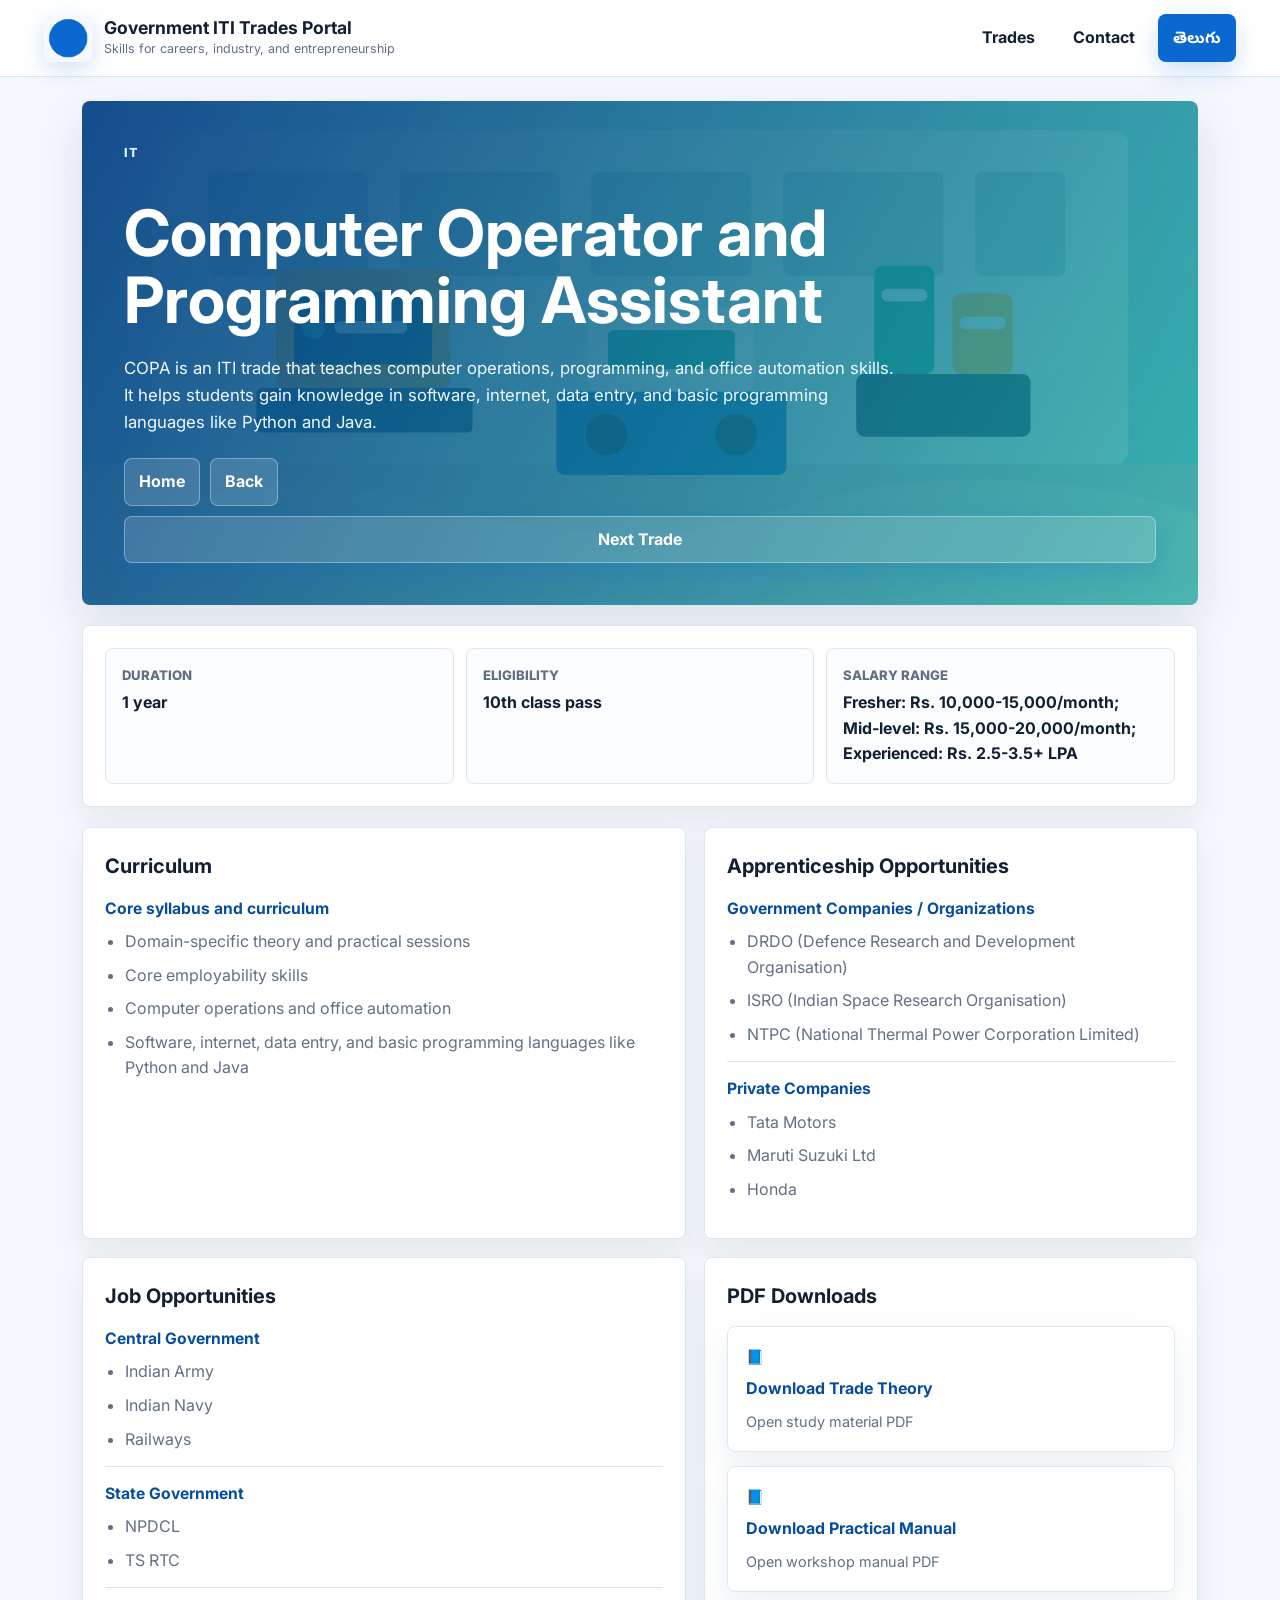
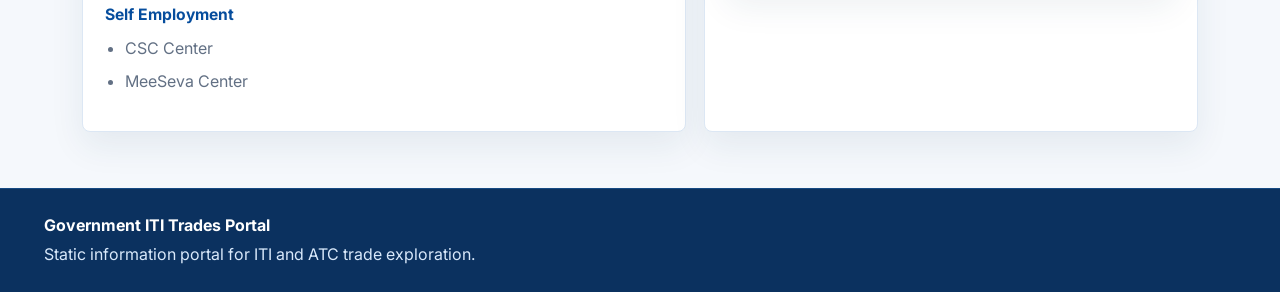
==== trade.html @ c3d25ce7 "Initial commit via Netlify [skip ci]" ====
<!DOCTYPE html>
<html lang="en">
<head>
  <meta charset="UTF-8">
  <meta name="viewport" content="width=device-width, initial-scale=1.0">
  <meta name="description" content="ITI trade details, curriculum, apprenticeship, jobs, salary, and downloadable study resources.">
  <title>Trade Details | ITI Trades Portal</title>
  <link rel="preconnect" href="https://fonts.googleapis.com">
  <link rel="preconnect" href="https://fonts.gstatic.com" crossorigin>
  <link href="https://fonts.googleapis.com/css2?family=Noto+Sans+Telugu:wght@400;500;600;700&family=Inter:wght@400;500;600;700;800&display=swap" rel="stylesheet">
  <link rel="stylesheet" href="css/style.css">
</head>
<body>
  <header class="site-header">
    <a class="brand" href="index.html" aria-label="ITI Trades Portal home">
      <img src="assets/logo.png" alt="Institute logo" class="brand-logo">
      <span class="brand-text">
        <strong>Government ITI Trades Portal</strong>
        <small>Skills for careers, industry, and entrepreneurship</small>
      </span>
    </a>

    <nav class="main-nav" aria-label="Primary navigation">
      <a href="index.html">Trades</a>
      <a href="#contact">Contact</a>
      <button class="language-toggle" id="languageToggle" type="button" aria-label="Switch language">తెలుగు</button>
    </nav>
  </header>

  <main id="tradeDetail" class="detail-page" aria-live="polite">
    <section class="detail-hero skeleton">
      <p>Loading trade details...</p>
    </section>
  </main>

  <footer class="site-footer" id="contact">
    <div>
      <strong>Government ITI Trades Portal</strong>
      <p>Static information portal for ITI and ATC trade exploration.</p>
    </div>
  </footer>

  <script src="js/trades-fallback.js"></script>
  <script src="js/trade.js"></script>
</body>
</html>
---- css/style.css ----
:root {
  --bg: #f5f8fc;
  --surface: #ffffff;
  --surface-2: #eef5ff;
  --ink: #122033;
  --muted: #627084;
  --primary: #0b68d1;
  --primary-dark: #064d9d;
  --accent: #19a89d;
  --warning: #f4b64a;
  --line: #dce7f4;
  --shadow: 0 18px 50px rgba(23, 55, 93, 0.12);
  --radius: 8px;
  --max: 1180px;
}

* {
  box-sizing: border-box;
}

html {
  scroll-behavior: smooth;
}

body {
  margin: 0;
  font-family: Inter, "Noto Sans Telugu", system-ui, -apple-system, BlinkMacSystemFont, "Segoe UI", sans-serif;
  color: var(--ink);
  background: var(--bg);
  line-height: 1.6;
}

a {
  color: inherit;
  text-decoration: none;
}

button,
input {
  font: inherit;
}

.site-header {
  position: sticky;
  top: 0;
  z-index: 10;
  display: flex;
  align-items: center;
  justify-content: space-between;
  gap: 18px;
  padding: 14px clamp(16px, 4vw, 44px);
  background: rgba(255, 255, 255, 0.94);
  border-bottom: 1px solid var(--line);
  backdrop-filter: blur(16px);
}

.brand {
  display: inline-flex;
  align-items: center;
  min-width: 0;
  gap: 12px;
}

.brand-logo {
  width: 48px;
  height: 48px;
  border-radius: 8px;
  object-fit: cover;
  box-shadow: 0 8px 22px rgba(11, 104, 209, 0.18);
}

.brand-text {
  display: grid;
  gap: 1px;
  min-width: 0;
}

.brand-text strong {
  font-size: clamp(0.98rem, 2vw, 1.1rem);
  line-height: 1.2;
}

.brand-text small {
  color: var(--muted);
  font-size: 0.78rem;
  white-space: nowrap;
  overflow: hidden;
  text-overflow: ellipsis;
}

.main-nav {
  display: flex;
  align-items: center;
  gap: 8px;
  flex-wrap: wrap;
  justify-content: flex-end;
}

.main-nav a,
.language-toggle,
.button {
  min-height: 42px;
  display: inline-flex;
  align-items: center;
  justify-content: center;
  gap: 8px;
  border-radius: var(--radius);
  border: 1px solid transparent;
  padding: 10px 14px;
  background: transparent;
  color: var(--ink);
  font-weight: 700;
  cursor: pointer;
  transition: transform 180ms ease, box-shadow 180ms ease, background 180ms ease, color 180ms ease, border-color 180ms ease;
}

.main-nav a:hover,
.language-toggle:hover,
.button:hover {
  transform: translateY(-1px);
  background: var(--surface-2);
  border-color: #cfe1f8;
}

.language-toggle,
.button.primary {
  background: var(--primary);
  color: #ffffff;
  box-shadow: 0 10px 24px rgba(11, 104, 209, 0.2);
}

.language-toggle:hover,
.button.primary:hover {
  background: var(--primary-dark);
  color: #ffffff;
}

main {
  width: min(100%, var(--max));
  margin: 0 auto;
  padding: 24px clamp(16px, 4vw, 32px) 56px;
}

.hero {
  display: grid;
  grid-template-columns: 1fr;
  gap: 24px;
  align-items: stretch;
  padding: clamp(28px, 7vw, 72px) 0 28px;
}

.hero-copy {
  position: relative;
  padding: clamp(24px, 6vw, 54px);
  overflow: hidden;
  border-radius: var(--radius);
  color: #ffffff;
  background:
    linear-gradient(120deg, rgba(7, 54, 112, 0.92), rgba(11, 104, 209, 0.74)),
    url("../assets/images/hero-workshop.svg") center/cover;
  box-shadow: var(--shadow);
}

.eyebrow {
  display: inline-flex;
  margin-bottom: 14px;
  color: #d9f2ff;
  font-size: 0.78rem;
  font-weight: 800;
  letter-spacing: 0.08em;
  text-transform: uppercase;
}

.hero h1 {
  max-width: 760px;
  margin: 0;
  font-size: clamp(2.15rem, 7vw, 4.65rem);
  line-height: 1.02;
  letter-spacing: 0;
}

.hero p {
  max-width: 680px;
  margin: 18px 0 0;
  color: #eef7ff;
  font-size: clamp(1rem, 2vw, 1.18rem);
}

.hero-panel {
  display: grid;
  grid-template-columns: repeat(2, 1fr);
  gap: 1px;
  overflow: hidden;
  border: 1px solid var(--line);
  border-radius: var(--radius);
  background: var(--line);
  box-shadow: var(--shadow);
}

.hero-panel div {
  display: grid;
  gap: 2px;
  padding: 18px;
  background: var(--surface);
}

.hero-panel strong {
  color: var(--primary);
  font-size: clamp(1.4rem, 4vw, 2.1rem);
  line-height: 1;
}

.hero-panel span {
  color: var(--muted);
  font-weight: 700;
  font-size: 0.85rem;
}

.definition-band {
  display: grid;
  gap: 14px;
  margin: 4px 0 22px;
}

.definition-item {
  display: grid;
  gap: 8px;
  padding: 20px;
  border: 1px solid var(--line);
  border-left: 5px solid var(--accent);
  border-radius: var(--radius);
  background: var(--surface);
  box-shadow: 0 14px 36px rgba(28, 58, 94, 0.08);
}

.definition-item span {
  width: fit-content;
  border-radius: 999px;
  padding: 5px 10px;
  background: #eaf6f4;
  color: #087369;
  font-size: 0.75rem;
  font-weight: 800;
}

.definition-item h2 {
  margin: 0;
  font-size: 1.12rem;
}

.definition-item p {
  margin: 0;
  color: var(--muted);
}

.controls-section {
  display: grid;
  gap: 16px;
  margin-top: 12px;
  padding: 18px;
  border: 1px solid var(--line);
  border-radius: var(--radius);
  background: var(--surface);
  box-shadow: 0 14px 36px rgba(28, 58, 94, 0.08);
}

.search-field {
  display: grid;
  gap: 8px;
  font-weight: 800;
}

.search-field input {
  width: 100%;
  min-height: 50px;
  border: 1px solid var(--line);
  border-radius: var(--radius);
  padding: 0 14px;
  color: var(--ink);
  background: #fbfdff;
  outline: none;
}

.search-field input:focus {
  border-color: var(--primary);
  box-shadow: 0 0 0 4px rgba(11, 104, 209, 0.12);
}

.filter-tabs {
  display: flex;
  gap: 8px;
  overflow-x: auto;
  padding-bottom: 4px;
  scrollbar-width: thin;
}

.filter-tab {
  min-height: 40px;
  flex: 0 0 auto;
  border: 1px solid var(--line);
  border-radius: 999px;
  padding: 8px 14px;
  background: #ffffff;
  color: var(--muted);
  font-weight: 800;
  cursor: pointer;
}

.filter-tab.active,
.filter-tab:hover {
  border-color: var(--primary);
  background: var(--surface-2);
  color: var(--primary-dark);
}

.results-bar {
  display: flex;
  align-items: flex-end;
  justify-content: space-between;
  gap: 16px;
  margin: 30px 0 16px;
}

.results-bar h2 {
  margin: 0;
  font-size: clamp(1.45rem, 4vw, 2rem);
}

.results-bar p {
  margin: 0;
  color: var(--muted);
  font-weight: 700;
}

.trade-grid {
  display: grid;
  grid-template-columns: repeat(auto-fit, minmax(260px, 1fr));
  gap: 18px;
}

.trade-card,
.detail-card,
.pdf-card {
  border: 1px solid var(--line);
  border-radius: var(--radius);
  background: var(--surface);
  box-shadow: 0 14px 34px rgba(28, 58, 94, 0.08);
}

.trade-card {
  display: flex;
  min-height: 100%;
  flex-direction: column;
  gap: 14px;
  padding: 20px;
  transition: transform 180ms ease, box-shadow 180ms ease, border-color 180ms ease;
}

.trade-card:hover {
  transform: translateY(-4px);
  border-color: #b8d3f2;
  box-shadow: var(--shadow);
}

.category-pill {
  width: fit-content;
  border-radius: 999px;
  padding: 5px 10px;
  background: #eaf6f4;
  color: #087369;
  font-size: 0.75rem;
  font-weight: 800;
}

.card-pills {
  display: flex;
  flex-wrap: wrap;
  gap: 8px;
}

.type-pill {
  width: fit-content;
  border-radius: 999px;
  padding: 5px 10px;
  background: #edf2ff;
  color: #2446a8;
  font-size: 0.75rem;
  font-weight: 800;
}

.type-pill.atc {
  background: #fff4dd;
  color: #8a5a00;
}

.trade-results,
.trade-group {
  display: grid;
  gap: 18px;
}

.trade-group + .trade-group {
  margin-top: 10px;
}

.trade-group-heading {
  display: flex;
  align-items: flex-end;
  justify-content: space-between;
  gap: 16px;
  padding: 2px 0;
}

.trade-group-heading span {
  color: var(--accent);
  font-size: 0.78rem;
  font-weight: 800;
  text-transform: uppercase;
}

.trade-group-heading h3 {
  margin: 0;
  font-size: clamp(1.25rem, 3vw, 1.65rem);
}

.trade-group-heading p {
  max-width: 460px;
  margin: 0;
  color: var(--muted);
  font-size: 0.95rem;
  font-weight: 700;
}

.trade-card h3 {
  margin: 0;
  font-size: 1.14rem;
  line-height: 1.3;
}

.trade-card p {
  margin: 0;
  color: var(--muted);
}

.meta-list {
  display: grid;
  gap: 8px;
  margin: 0;
  padding: 0;
  list-style: none;
}

.meta-list li {
  display: flex;
  align-items: flex-start;
  gap: 8px;
  color: var(--muted);
  font-size: 0.93rem;
}

.meta-list strong {
  min-width: 82px;
  color: var(--ink);
}

.card-actions {
  margin-top: auto;
}

.button {
  border-color: var(--line);
  background: #ffffff;
}

.button.primary {
  width: 100%;
}

.empty-state,
.not-found {
  padding: 28px;
  border: 1px dashed #adc7e5;
  border-radius: var(--radius);
  background: #ffffff;
  color: var(--muted);
  text-align: center;
  font-weight: 700;
}

.detail-page {
  display: grid;
  gap: 20px;
}

.detail-hero {
  display: grid;
  gap: 22px;
  padding: clamp(22px, 5vw, 42px);
  border-radius: var(--radius);
  background:
    linear-gradient(120deg, rgba(9, 66, 133, 0.94), rgba(25, 168, 157, 0.72)),
    url("../assets/images/hero-workshop.svg") center/cover;
  color: #ffffff;
  box-shadow: var(--shadow);
}

.detail-hero h1 {
  max-width: 820px;
  margin: 0;
  font-size: clamp(2rem, 6vw, 4rem);
  line-height: 1.05;
}

.detail-hero p {
  max-width: 780px;
  margin: 0;
  color: #eef9ff;
  font-size: 1.05rem;
}

.detail-actions {
  display: flex;
  flex-wrap: wrap;
  gap: 10px;
}

.detail-actions .button {
  color: #ffffff;
  border-color: rgba(255, 255, 255, 0.34);
  background: rgba(255, 255, 255, 0.14);
}

.detail-actions .button:hover {
  background: rgba(255, 255, 255, 0.24);
}

.detail-layout {
  display: grid;
  gap: 18px;
}

.detail-card {
  padding: 22px;
}

.detail-card h2 {
  margin: 0 0 14px;
  font-size: 1.25rem;
}

.detail-card ul {
  display: grid;
  gap: 8px;
  margin: 0;
  padding-left: 20px;
  color: var(--muted);
}

.section-group {
  display: grid;
  gap: 8px;
  padding: 14px 0;
  border-top: 1px solid var(--line);
}

.section-group:first-of-type {
  padding-top: 0;
  border-top: 0;
}

.section-group h3 {
  margin: 0;
  color: var(--primary-dark);
  font-size: 0.98rem;
}

.info-strip {
  display: grid;
  grid-template-columns: repeat(auto-fit, minmax(180px, 1fr));
  gap: 12px;
}

.info-item {
  padding: 16px;
  border: 1px solid var(--line);
  border-radius: var(--radius);
  background: #fbfdff;
}

.info-item span {
  display: block;
  color: var(--muted);
  font-size: 0.82rem;
  font-weight: 800;
  text-transform: uppercase;
}

.info-item strong {
  display: block;
  margin-top: 4px;
}

.pdf-grid {
  display: grid;
  grid-template-columns: repeat(auto-fit, minmax(220px, 1fr));
  gap: 14px;
}

.pdf-card {
  display: grid;
  gap: 8px;
  padding: 18px;
  transition: transform 180ms ease, box-shadow 180ms ease;
}

.pdf-card:hover {
  transform: translateY(-3px);
  box-shadow: var(--shadow);
}

.pdf-icon {
  font-size: 1.6rem;
}

.pdf-card strong {
  color: var(--primary-dark);
}

.pdf-card span {
  color: var(--muted);
  font-size: 0.9rem;
}

.site-footer {
  padding: 24px clamp(16px, 4vw, 44px);
  border-top: 1px solid #164a83;
  background: #0b315f;
  color: #ffffff;
}

.site-footer p {
  margin: 4px 0 0;
  color: #d9e9fb;
}

.skeleton {
  min-height: 280px;
}

@media (max-width: 720px) {
  .site-header {
    align-items: flex-start;
    flex-direction: column;
  }

  .main-nav {
    width: 100%;
    justify-content: flex-start;
  }

  .brand-text small {
    white-space: normal;
  }

  .hero-panel {
    grid-template-columns: repeat(2, 1fr);
  }

  .results-bar {
    align-items: flex-start;
    flex-direction: column;
  }

  .trade-group-heading {
    align-items: flex-start;
    flex-direction: column;
  }

  .main-nav a,
  .language-toggle {
    min-height: 38px;
    padding: 8px 10px;
  }
}

@media (min-width: 860px) {
  .hero {
    grid-template-columns: minmax(0, 1fr) 290px;
  }

  .hero-panel {
    grid-template-columns: repeat(2, 1fr);
  }

  .controls-section {
    grid-template-columns: minmax(280px, 0.48fr) minmax(0, 1fr);
    align-items: end;
  }

  .definition-band {
    grid-template-columns: repeat(2, 1fr);
  }

  .detail-layout {
    grid-template-columns: 1.1fr 0.9fr;
  }

  .detail-card.full-width {
    grid-column: 1 / -1;
  }

}
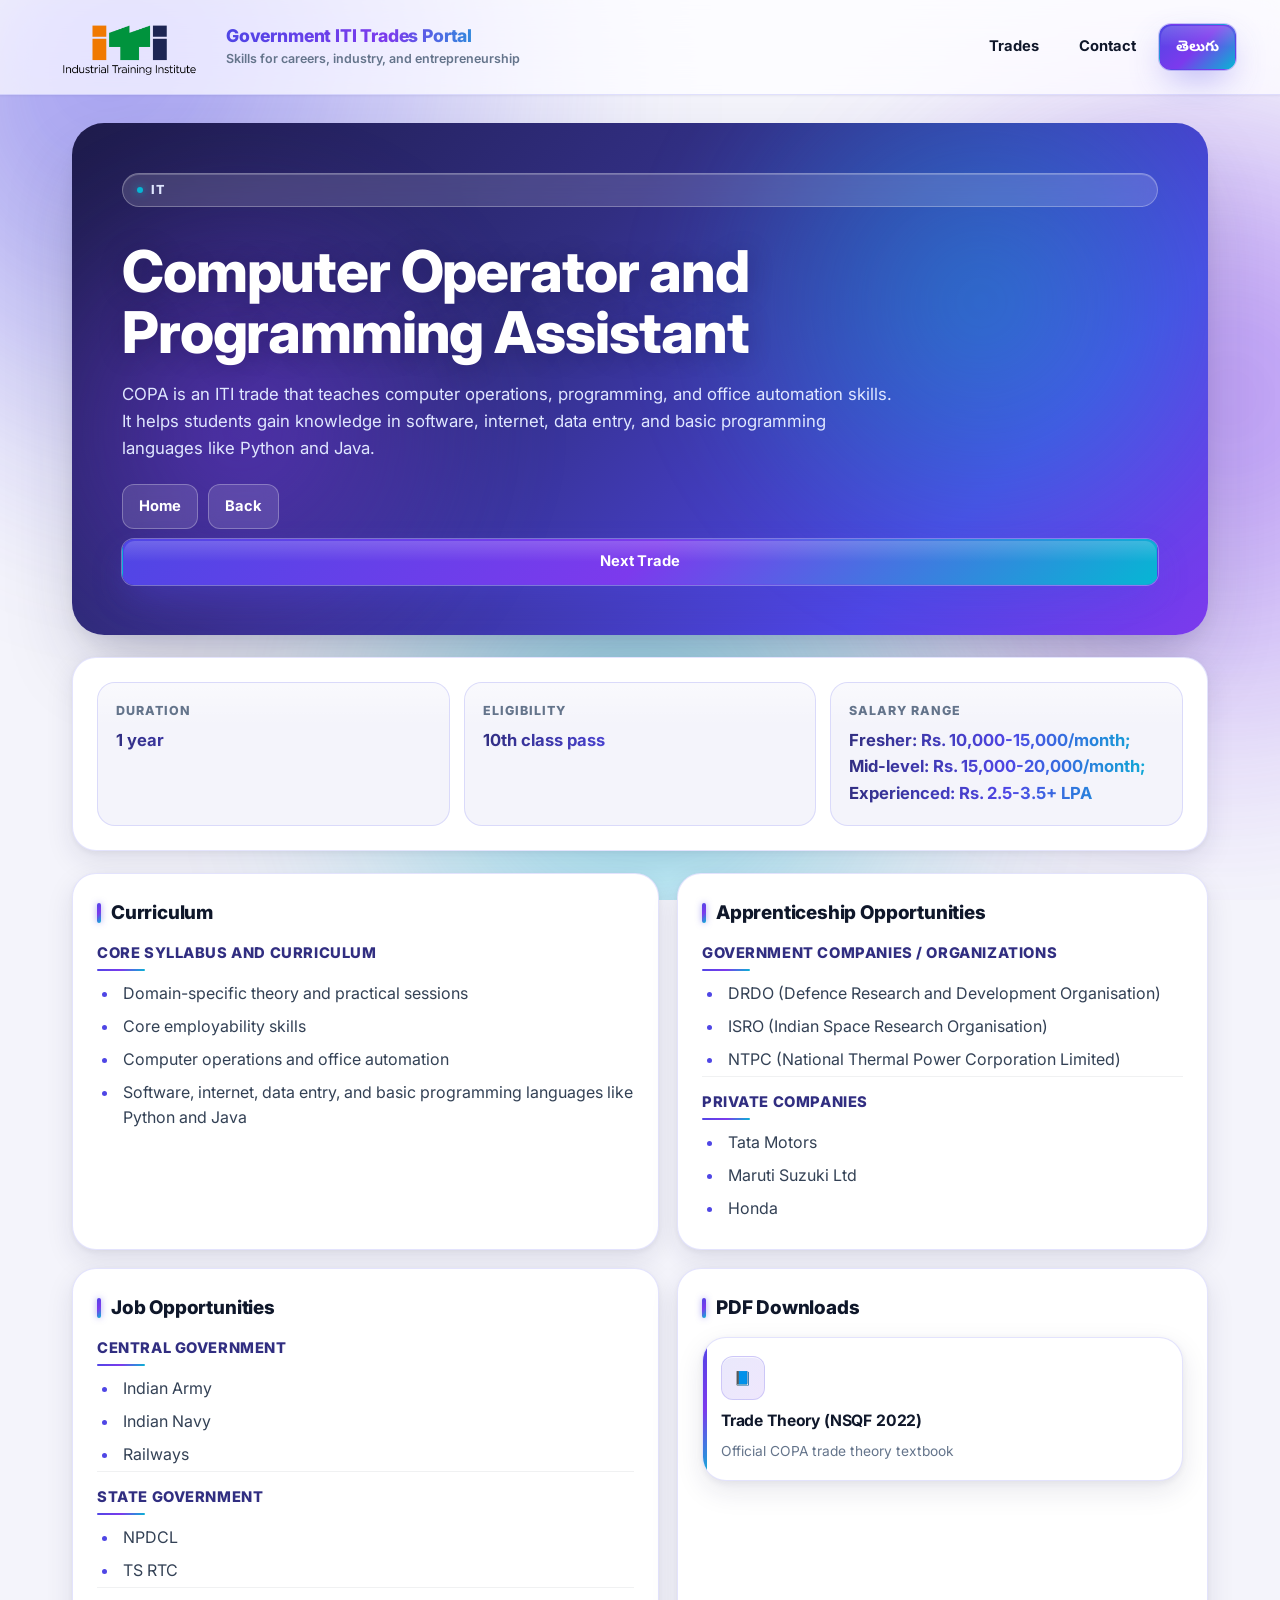
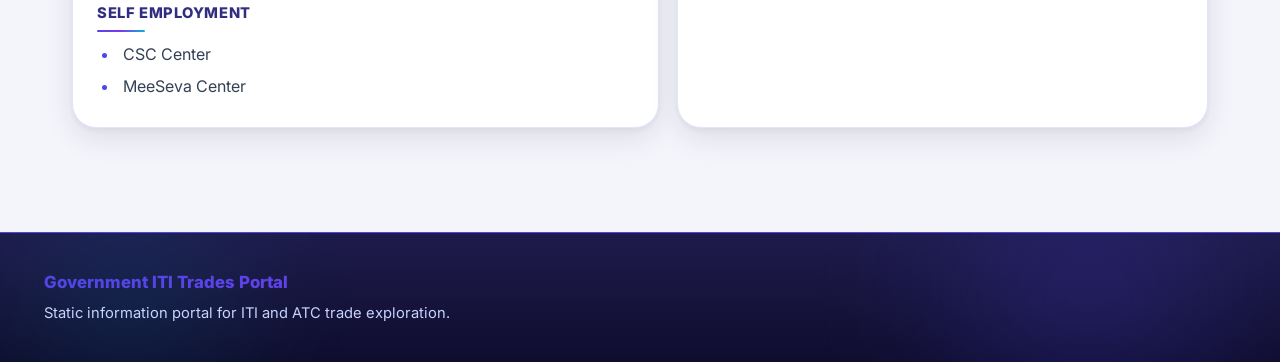
==== commit 49b995b8: "latest professional push" ====
--- a/trade.html
+++ b/trade.html
@@ -11,6 +11,8 @@
   <link rel="stylesheet" href="css/style.css">
 </head>
 <body>
+  <div class="aurora" aria-hidden="true"><span></span><span></span><span></span></div>
+
   <header class="site-header">
     <a class="brand" href="index.html" aria-label="ITI Trades Portal home">
       <img src="assets/logo.png" alt="Institute logo" class="brand-logo">
--- a/css/style.css
+++ b/css/style.css
@@ -1,33 +1,119 @@
+/* ============================================================
+   ITI Trades Portal — Royal Indigo Glassmorphic Design System
+   ------------------------------------------------------------
+   Tokens, glass utilities, aurora background, layered shadows,
+   and component styling for an enterprise-grade vibrant UI.
+   ============================================================ */
+
 :root {
-  --bg: #f5f8fc;
-  --surface: #ffffff;
-  --surface-2: #eef5ff;
-  --ink: #122033;
-  --muted: #627084;
-  --primary: #0b68d1;
-  --primary-dark: #064d9d;
-  --accent: #19a89d;
-  --warning: #f4b64a;
-  --line: #dce7f4;
-  --shadow: 0 18px 50px rgba(23, 55, 93, 0.12);
-  --radius: 8px;
-  --max: 1180px;
-}
-
-* {
+  /* ---- Brand & accent palette ---- */
+  --primary: #1E1B4B;        /* Midnight indigo */
+  --primary-2: #312E81;      /* Indigo 900 */
+  --accent: #4F46E5;         /* Indigo 600 */
+  --accent-2: #7C3AED;       /* Violet 600 */
+  --highlight: #06B6D4;      /* Cyan */
+  --gold: #F59E0B;           /* Amber */
+
+  /* ---- Surfaces & ink ---- */
+  --bg: #F4F4FB;             /* Page bg (tinted indigo) */
+  --bg-2: #ECECF7;           /* Alternate bg */
+  --surface: #FFFFFF;
+  --surface-glass: rgba(255, 255, 255, 0.7);
+  --surface-glass-strong: rgba(255, 255, 255, 0.85);
+  --ink: #0F172A;            /* Body text */
+  --ink-soft: #334155;       /* Strong secondary */
+  --muted: #64748B;          /* Tertiary / metadata */
+  --line: rgba(99, 102, 241, 0.18);
+  --line-strong: rgba(99, 102, 241, 0.32);
+  --hairline: rgba(15, 23, 42, 0.06);
+
+  /* ---- Gradients ---- */
+  --grad-brand: linear-gradient(135deg, #1E1B4B 0%, #312E81 38%, #4F46E5 78%, #7C3AED 100%);
+  --grad-accent: linear-gradient(135deg, #4F46E5 0%, #7C3AED 50%, #06B6D4 100%);
+  --grad-warm: linear-gradient(135deg, #06B6D4 0%, #7C3AED 50%, #F59E0B 100%);
+  --grad-cyan: linear-gradient(135deg, #06B6D4 0%, #4F46E5 100%);
+  --grad-amber: linear-gradient(135deg, #F59E0B 0%, #EF4444 100%);
+  --grad-text: linear-gradient(92deg, #4F46E5 0%, #7C3AED 55%, #06B6D4 100%);
+  --grad-text-soft: linear-gradient(92deg, #312E81 0%, #4F46E5 50%, #06B6D4 100%);
+  --grad-footer: linear-gradient(180deg, #1E1B4B 0%, #0F0D2E 100%);
+  --grad-divider: linear-gradient(90deg, transparent 0%, rgba(99, 102, 241, 0.5) 50%, transparent 100%);
+
+  /* ---- Glass mix ---- */
+  --glass-blur: saturate(180%) blur(20px);
+  --glass-blur-soft: saturate(150%) blur(12px);
+  --glass-border: 1px solid rgba(255, 255, 255, 0.6);
+  --glass-border-dark: 1px solid rgba(99, 102, 241, 0.18);
+  --glass-inner: inset 0 1px 0 rgba(255, 255, 255, 0.6),
+                 inset 0 -1px 0 rgba(99, 102, 241, 0.06);
+
+  /* ---- Layered shadows for z-depth ---- */
+  --shadow-xs: 0 1px 2px rgba(30, 27, 75, 0.06);
+  --shadow-sm: 0 4px 12px rgba(30, 27, 75, 0.08);
+  --shadow-md: 0 10px 28px rgba(30, 27, 75, 0.10),
+               0 2px 6px rgba(30, 27, 75, 0.06);
+  --shadow-lg: 0 24px 60px -12px rgba(30, 27, 75, 0.22),
+               0 8px 20px -8px rgba(30, 27, 75, 0.12);
+  --shadow-xl: 0 36px 80px -16px rgba(30, 27, 75, 0.28),
+               0 12px 28px -10px rgba(30, 27, 75, 0.14);
+
+  /* ---- Glow halos (hover/focus) ---- */
+  --glow-indigo: 0 0 0 1px rgba(79, 70, 229, 0.28),
+                 0 14px 36px -8px rgba(79, 70, 229, 0.45);
+  --glow-cyan: 0 0 0 1px rgba(6, 182, 212, 0.28),
+               0 14px 36px -8px rgba(6, 182, 212, 0.45);
+  --glow-amber: 0 0 0 1px rgba(245, 158, 11, 0.32),
+                 0 14px 30px -8px rgba(245, 158, 11, 0.50);
+  --glow-violet: 0 0 0 1px rgba(124, 58, 237, 0.28),
+                 0 14px 36px -8px rgba(124, 58, 237, 0.45);
+
+  /* ---- Radii ---- */
+  --r-xs: 6px;
+  --r-sm: 8px;
+  --r-md: 12px;
+  --r-lg: 18px;
+  --r-xl: 24px;
+  --r-2xl: 32px;
+  --r-pill: 999px;
+
+  /* ---- Layout ---- */
+  --max: 1200px;
+
+  /* ---- Motion ---- */
+  --ease: cubic-bezier(0.22, 1, 0.36, 1);
+  --ease-spring: cubic-bezier(0.34, 1.56, 0.64, 1);
+  --t-fast: 160ms;
+  --t-med: 280ms;
+  --t-slow: 520ms;
+}
+
+/* ============================================================
+   Reset & base
+   ============================================================ */
+
+*,
+*::before,
+*::after {
   box-sizing: border-box;
 }
 
 html {
   scroll-behavior: smooth;
+  -webkit-text-size-adjust: 100%;
 }
 
 body {
   margin: 0;
-  font-family: Inter, "Noto Sans Telugu", system-ui, -apple-system, BlinkMacSystemFont, "Segoe UI", sans-serif;
+  min-height: 100vh;
+  position: relative;
+  isolation: isolate;
+  font-family: Inter, "Noto Sans Telugu", system-ui, -apple-system,
+    BlinkMacSystemFont, "Segoe UI", sans-serif;
   color: var(--ink);
   background: var(--bg);
   line-height: 1.6;
+  -webkit-font-smoothing: antialiased;
+  -moz-osx-font-smoothing: grayscale;
+  text-rendering: optimizeLegibility;
 }
 
 a {
@@ -38,20 +124,224 @@
 button,
 input {
   font: inherit;
-}
+  color: inherit;
+}
+
+img,
+svg {
+  max-width: 100%;
+  display: block;
+}
+
+::selection {
+  background: var(--accent);
+  color: #ffffff;
+}
+
+:focus-visible {
+  outline: 3px solid var(--highlight);
+  outline-offset: 2px;
+  border-radius: 4px;
+}
+
+/* ============================================================
+   Custom scrollbar
+   ============================================================ */
+
+html {
+  scrollbar-color: var(--accent) var(--bg-2);
+  scrollbar-width: thin;
+}
+
+::-webkit-scrollbar {
+  width: 10px;
+  height: 10px;
+}
+
+::-webkit-scrollbar-track {
+  background: var(--bg-2);
+}
+
+::-webkit-scrollbar-thumb {
+  background: var(--grad-accent);
+  border-radius: var(--r-pill);
+  border: 2px solid var(--bg-2);
+}
+
+::-webkit-scrollbar-thumb:hover {
+  background: var(--accent-2);
+}
+
+/* ============================================================
+   Keyframes
+   ============================================================ */
+
+@keyframes aurora-drift {
+  0%   { transform: translate3d(0, 0, 0) scale(1); }
+  33%  { transform: translate3d(6%, -4%, 0) scale(1.08); }
+  66%  { transform: translate3d(-5%, 5%, 0) scale(0.96); }
+  100% { transform: translate3d(0, 0, 0) scale(1); }
+}
+
+@keyframes aurora-drift-2 {
+  0%   { transform: translate3d(0, 0, 0) scale(1.05); }
+  50%  { transform: translate3d(-7%, 5%, 0) scale(0.92); }
+  100% { transform: translate3d(0, 0, 0) scale(1.05); }
+}
+
+@keyframes aurora-drift-3 {
+  0%   { transform: translate3d(0, 0, 0) scale(0.95); }
+  50%  { transform: translate3d(5%, 6%, 0) scale(1.1); }
+  100% { transform: translate3d(0, 0, 0) scale(0.95); }
+}
+
+@keyframes float-y {
+  0%, 100% { transform: translateY(0); }
+  50%      { transform: translateY(-6px); }
+}
+
+@keyframes halo-pulse {
+  0%, 100% { box-shadow: var(--glow-indigo); }
+  50%      { box-shadow: 0 0 0 6px rgba(79, 70, 229, 0.12), var(--glow-indigo); }
+}
+
+@keyframes shimmer {
+  0%   { background-position: -200% 0; }
+  100% { background-position: 200% 0; }
+}
+
+@keyframes count-pop {
+  0%   { transform: scale(0.92); }
+  60%  { transform: scale(1.06); }
+  100% { transform: scale(1); }
+}
+
+@keyframes spin-slow {
+  to { transform: rotate(360deg); }
+}
+
+@keyframes fade-in {
+  from { opacity: 0; }
+  to   { opacity: 1; }
+}
+
+/* ============================================================
+   Aurora background
+   ============================================================ */
+
+.aurora {
+  position: fixed;
+  inset: 0;
+  z-index: -1;
+  overflow: hidden;
+  pointer-events: none;
+}
+
+.aurora span {
+  position: absolute;
+  display: block;
+  width: 60vw;
+  height: 60vw;
+  max-width: 900px;
+  max-height: 900px;
+  border-radius: 50%;
+  filter: blur(80px);
+  opacity: 0.55;
+  will-change: transform;
+}
+
+.aurora span:nth-child(1) {
+  top: -20%;
+  left: -10%;
+  background: radial-gradient(circle at 30% 30%, #4F46E5 0%, transparent 70%);
+  animation: aurora-drift 22s var(--ease) infinite alternate;
+}
+
+.aurora span:nth-child(2) {
+  top: 10%;
+  right: -20%;
+  background: radial-gradient(circle at 60% 40%, #7C3AED 0%, transparent 70%);
+  animation: aurora-drift-2 28s var(--ease) infinite alternate;
+  animation-delay: -6s;
+}
+
+.aurora span:nth-child(3) {
+  bottom: -25%;
+  left: 20%;
+  background: radial-gradient(circle at 50% 50%, #06B6D4 0%, transparent 70%);
+  animation: aurora-drift-3 34s var(--ease) infinite alternate;
+  animation-delay: -12s;
+  opacity: 0.45;
+}
+
+/* ============================================================
+   Utility: glass, gradient text, glow
+   ============================================================ */
+
+.glass {
+  background: var(--surface-glass);
+  -webkit-backdrop-filter: var(--glass-blur);
+  backdrop-filter: var(--glass-blur);
+  border: var(--glass-border-dark);
+  box-shadow: var(--glass-inner), var(--shadow-sm);
+  border-radius: var(--r-lg);
+}
+
+.glass-strong {
+  background: var(--surface-glass-strong);
+  -webkit-backdrop-filter: var(--glass-blur);
+  backdrop-filter: var(--glass-blur);
+  border: var(--glass-border-dark);
+  box-shadow: var(--glass-inner), var(--shadow-md);
+  border-radius: var(--r-lg);
+}
+
+.gradient-text {
+  background: var(--grad-text);
+  -webkit-background-clip: text;
+  background-clip: text;
+  color: transparent;
+  -webkit-text-fill-color: transparent;
+}
+
+.gradient-text-soft {
+  background: var(--grad-text-soft);
+  -webkit-background-clip: text;
+  background-clip: text;
+  color: transparent;
+  -webkit-text-fill-color: transparent;
+}
+
+html[lang="te"] .gradient-text,
+html[lang="te"] .gradient-text-soft {
+  font-weight: 700;
+}
+
+/* Backdrop-filter fallback (browsers without support) */
+@supports not ((backdrop-filter: blur(1px)) or (-webkit-backdrop-filter: blur(1px))) {
+  .glass { background: rgba(255, 255, 255, 0.96); }
+  .glass-strong { background: rgba(255, 255, 255, 0.98); }
+  .site-header { background: rgba(255, 255, 255, 0.98); }
+}
+
+/* ============================================================
+   Header (sticky glass nav)
+   ============================================================ */
 
 .site-header {
   position: sticky;
   top: 0;
-  z-index: 10;
+  z-index: 50;
   display: flex;
   align-items: center;
   justify-content: space-between;
   gap: 18px;
   padding: 14px clamp(16px, 4vw, 44px);
-  background: rgba(255, 255, 255, 0.94);
+  background: var(--surface-glass);
+  -webkit-backdrop-filter: var(--glass-blur);
+  backdrop-filter: var(--glass-blur);
   border-bottom: 1px solid var(--line);
-  backdrop-filter: blur(16px);
+  box-shadow: var(--shadow-xs);
 }
 
 .brand {
@@ -59,30 +349,52 @@
   align-items: center;
   min-width: 0;
   gap: 12px;
+  border-radius: var(--r-md);
+  padding: 4px 6px;
+  margin-left: -6px;
+  transition: background var(--t-fast) var(--ease);
+}
+
+.brand:hover {
+  background: rgba(99, 102, 241, 0.06);
 }
 
 .brand-logo {
-  width: 48px;
-  height: 48px;
-  border-radius: 8px;
-  object-fit: cover;
-  box-shadow: 0 8px 22px rgba(11, 104, 209, 0.18);
+  width: clamp(112px, 18vw, 170px);
+  height: auto;
+  max-height: 58px;
+  border-radius: var(--r-sm);
+  object-fit: contain;
+  transition: box-shadow var(--t-med) var(--ease), transform var(--t-med) var(--ease);
+}
+
+.brand:hover .brand-logo {
+  box-shadow: var(--glow-indigo);
+  transform: translateY(-1px);
 }
 
 .brand-text {
   display: grid;
-  gap: 1px;
+  gap: 2px;
   min-width: 0;
 }
 
 .brand-text strong {
   font-size: clamp(0.98rem, 2vw, 1.1rem);
   line-height: 1.2;
+  font-weight: 800;
+  letter-spacing: -0.01em;
+  background: var(--grad-text);
+  -webkit-background-clip: text;
+  background-clip: text;
+  color: transparent;
+  -webkit-text-fill-color: transparent;
 }
 
 .brand-text small {
   color: var(--muted);
   font-size: 0.78rem;
+  font-weight: 600;
   white-space: nowrap;
   overflow: hidden;
   text-overflow: ellipsis;
@@ -91,7 +403,7 @@
 .main-nav {
   display: flex;
   align-items: center;
-  gap: 8px;
+  gap: 6px;
   flex-wrap: wrap;
   justify-content: flex-end;
 }
@@ -104,434 +416,897 @@
   align-items: center;
   justify-content: center;
   gap: 8px;
-  border-radius: var(--radius);
+  border-radius: var(--r-md);
   border: 1px solid transparent;
-  padding: 10px 14px;
+  padding: 10px 16px;
   background: transparent;
   color: var(--ink);
   font-weight: 700;
+  font-size: 0.92rem;
   cursor: pointer;
-  transition: transform 180ms ease, box-shadow 180ms ease, background 180ms ease, color 180ms ease, border-color 180ms ease;
+  transition: transform var(--t-fast) var(--ease),
+              box-shadow var(--t-med) var(--ease),
+              background var(--t-fast) var(--ease),
+              color var(--t-fast) var(--ease),
+              border-color var(--t-fast) var(--ease);
 }
 
 .main-nav a:hover,
 .language-toggle:hover,
 .button:hover {
   transform: translateY(-1px);
-  background: var(--surface-2);
-  border-color: #cfe1f8;
+  background: rgba(99, 102, 241, 0.08);
+  border-color: var(--line-strong);
+  color: var(--primary-2);
+}
+
+.main-nav a:active,
+.button:active {
+  transform: translateY(0);
 }
 
 .language-toggle,
 .button.primary {
-  background: var(--primary);
+  position: relative;
+  background: var(--grad-accent);
   color: #ffffff;
-  box-shadow: 0 10px 24px rgba(11, 104, 209, 0.2);
+  border-color: transparent;
+  box-shadow: var(--glow-indigo);
+  font-weight: 700;
+  letter-spacing: 0.01em;
+}
+
+.language-toggle::before,
+.button.primary::before {
+  content: "";
+  position: absolute;
+  inset: 1px;
+  border-radius: calc(var(--r-md) - 1px);
+  background: linear-gradient(180deg, rgba(255, 255, 255, 0.18) 0%, transparent 50%);
+  pointer-events: none;
 }
 
 .language-toggle:hover,
 .button.primary:hover {
-  background: var(--primary-dark);
   color: #ffffff;
-}
+  transform: translateY(-2px);
+  box-shadow: 0 0 0 4px rgba(79, 70, 229, 0.18), var(--glow-indigo),
+              var(--shadow-md);
+  background: var(--grad-accent);
+  filter: saturate(1.1) brightness(1.04);
+}
+
+.language-toggle:focus-visible,
+.button.primary:focus-visible {
+  outline: none;
+  box-shadow: 0 0 0 4px rgba(6, 182, 212, 0.35), var(--glow-indigo);
+}
+
+/* ============================================================
+   Main layout
+   ============================================================ */
 
 main {
   width: min(100%, var(--max));
   margin: 0 auto;
-  padding: 24px clamp(16px, 4vw, 32px) 56px;
-}
+  padding: 28px clamp(16px, 4vw, 32px) 64px;
+}
+
+/* ============================================================
+   Hero
+   ============================================================ */
 
 .hero {
   display: grid;
   grid-template-columns: 1fr;
   gap: 24px;
   align-items: stretch;
-  padding: clamp(28px, 7vw, 72px) 0 28px;
+  padding: clamp(20px, 4vw, 36px) 0 32px;
 }
 
 .hero-copy {
   position: relative;
-  padding: clamp(24px, 6vw, 54px);
+  padding: clamp(28px, 5vw, 60px);
   overflow: hidden;
-  border-radius: var(--radius);
+  border-radius: var(--r-2xl);
   color: #ffffff;
-  background:
-    linear-gradient(120deg, rgba(7, 54, 112, 0.92), rgba(11, 104, 209, 0.74)),
-    url("../assets/images/hero-workshop.svg") center/cover;
-  box-shadow: var(--shadow);
+  background: var(--grad-brand);
+  box-shadow: var(--shadow-xl);
+  isolation: isolate;
+}
+
+.hero-copy::before {
+  content: "";
+  position: absolute;
+  top: -30%;
+  right: -15%;
+  width: 70%;
+  height: 130%;
+  background: radial-gradient(circle at 50% 50%, rgba(124, 58, 237, 0.55) 0%, transparent 65%);
+  filter: blur(40px);
+  z-index: 0;
+  pointer-events: none;
+}
+
+.hero-copy::after {
+  content: "";
+  position: absolute;
+  left: 0;
+  right: 0;
+  bottom: 0;
+  height: 50%;
+  background: linear-gradient(180deg, transparent 0%, rgba(6, 182, 212, 0.16) 100%);
+  z-index: 0;
+  pointer-events: none;
+}
+
+.hero-copy > * {
+  position: relative;
+  z-index: 1;
 }
 
 .eyebrow {
   display: inline-flex;
-  margin-bottom: 14px;
-  color: #d9f2ff;
+  align-items: center;
+  gap: 8px;
+  margin-bottom: 16px;
+  padding: 6px 14px;
+  background: rgba(255, 255, 255, 0.14);
+  color: #E0E7FF;
+  border: 1px solid rgba(255, 255, 255, 0.28);
+  border-radius: var(--r-pill);
   font-size: 0.78rem;
   font-weight: 800;
-  letter-spacing: 0.08em;
+  letter-spacing: 0.1em;
   text-transform: uppercase;
+  -webkit-backdrop-filter: blur(8px);
+  backdrop-filter: blur(8px);
+  box-shadow: inset 0 1px 0 rgba(255, 255, 255, 0.2);
+}
+
+.eyebrow::before {
+  content: "";
+  width: 6px;
+  height: 6px;
+  border-radius: 50%;
+  background: #06B6D4;
+  box-shadow: 0 0 8px rgba(6, 182, 212, 0.8);
+  animation: halo-pulse 3s var(--ease) infinite;
 }
 
 .hero h1 {
-  max-width: 760px;
+  max-width: 780px;
   margin: 0;
-  font-size: clamp(2.15rem, 7vw, 4.65rem);
-  line-height: 1.02;
-  letter-spacing: 0;
+  font-size: clamp(2.15rem, 6.5vw, 4.4rem);
+  line-height: 1.04;
+  letter-spacing: -0.02em;
+  font-weight: 800;
+  color: #ffffff;
+  text-shadow: 0 2px 24px rgba(15, 13, 46, 0.25);
 }
 
 .hero p {
   max-width: 680px;
   margin: 18px 0 0;
-  color: #eef7ff;
-  font-size: clamp(1rem, 2vw, 1.18rem);
+  color: #E0E7FF;
+  font-size: clamp(1rem, 1.7vw, 1.18rem);
+  line-height: 1.55;
 }
 
 .hero-panel {
-  display: grid;
-  grid-template-columns: repeat(2, 1fr);
+  position: relative;
+  /* display: grid; */
+  grid-template-columns: repeat(5, 1fr);
   gap: 1px;
   overflow: hidden;
-  border: 1px solid var(--line);
-  border-radius: var(--radius);
-  background: var(--line);
-  box-shadow: var(--shadow);
-}
-
-.hero-panel div {
-  display: grid;
-  gap: 2px;
-  padding: 18px;
+  border-radius: var(--r-xl);
+  background: var(--line-strong);
+  border: 1px solid var(--line-strong);
+  box-shadow: var(--shadow-lg);
+}
+
+.hero-panel::before {
+  content: "";
+  position: absolute;
+  inset: 0;
+  background: linear-gradient(180deg, rgba(255, 255, 255, 0.5) 0%, transparent 30%);
+  pointer-events: none;
+  z-index: 1;
+}
+
+.hero-panel > div {
+  position: relative;
+  z-index: 2;
+  display: grid;
+  gap: 4px;
+  padding: 18px 14px;
+  background: var(--surface-glass-strong);
+  -webkit-backdrop-filter: blur(10px);
+  backdrop-filter: blur(10px);
+  transition: background var(--t-med) var(--ease), transform var(--t-med) var(--ease);
+}
+
+.hero-panel > div::before {
+  content: "";
+  position: absolute;
+  top: 0;
+  left: 14px;
+  right: 14px;
+  height: 2px;
+  background: var(--grad-accent);
+  border-radius: 0 0 var(--r-pill) var(--r-pill);
+  opacity: 0.7;
+}
+
+.hero-panel > div:hover {
   background: var(--surface);
+  transform: translateY(-2px);
 }
 
 .hero-panel strong {
-  color: var(--primary);
-  font-size: clamp(1.4rem, 4vw, 2.1rem);
+  color: var(--accent);
+  font-size: clamp(1.5rem, 3.5vw, 2.1rem);
   line-height: 1;
+  font-weight: 800;
+  letter-spacing: -0.02em;
+  font-variant-numeric: tabular-nums;
+  transition: transform var(--t-med) var(--ease);
+}
+
+.hero-panel strong.is-counted {
+  animation: count-pop 480ms var(--ease-spring);
 }
 
 .hero-panel span {
   color: var(--muted);
   font-weight: 700;
-  font-size: 0.85rem;
-}
+  font-size: 0.78rem;
+  letter-spacing: 0.04em;
+  text-transform: uppercase;
+}
+
+/* ============================================================
+   Definition band
+   ============================================================ */
 
 .definition-band {
   display: grid;
-  gap: 14px;
-  margin: 4px 0 22px;
+  gap: 16px;
+  margin: 8px 0 28px;
 }
 
 .definition-item {
-  display: grid;
-  gap: 8px;
-  padding: 20px;
+  position: relative;
+  display: grid;
+  gap: 10px;
+  padding: 24px 26px;
+  border-radius: var(--r-xl);
+  background: var(--surface);
   border: 1px solid var(--line);
-  border-left: 5px solid var(--accent);
-  border-radius: var(--radius);
-  background: var(--surface);
-  box-shadow: 0 14px 36px rgba(28, 58, 94, 0.08);
+  box-shadow: var(--shadow-md);
+  overflow: hidden;
+  transition: transform var(--t-med) var(--ease), box-shadow var(--t-med) var(--ease);
+}
+
+.definition-item::before {
+  content: "";
+  position: absolute;
+  top: 0;
+  left: 0;
+  width: 5px;
+  height: 100%;
+  background: var(--grad-accent);
+  transition: width var(--t-med) var(--ease);
+}
+
+.definition-item:nth-child(2)::before {
+  background: var(--grad-cyan);
+}
+
+.definition-item:hover {
+  transform: translateY(-3px);
+  box-shadow: var(--shadow-lg);
+}
+
+.definition-item:hover::before {
+  width: 8px;
+}
+
+.definition-item:nth-child(1):hover {
+  box-shadow: var(--shadow-lg), var(--glow-indigo);
+}
+
+.definition-item:nth-child(2):hover {
+  box-shadow: var(--shadow-lg), var(--glow-cyan);
 }
 
 .definition-item span {
   width: fit-content;
-  border-radius: 999px;
-  padding: 5px 10px;
-  background: #eaf6f4;
-  color: #087369;
-  font-size: 0.75rem;
+  display: inline-flex;
+  align-items: center;
+  gap: 6px;
+  border-radius: var(--r-pill);
+  padding: 6px 14px;
+  font-size: 0.74rem;
   font-weight: 800;
+  letter-spacing: 0.1em;
+  text-transform: uppercase;
+  color: #ffffff;
+  background: var(--grad-accent);
+  box-shadow: var(--glow-indigo);
+}
+
+.definition-item:nth-child(2) span {
+  background: var(--grad-cyan);
+  box-shadow: var(--glow-cyan);
 }
 
 .definition-item h2 {
-  margin: 0;
-  font-size: 1.12rem;
+  margin: 4px 0 0;
+  font-size: 1.18rem;
+  font-weight: 700;
+  letter-spacing: -0.01em;
+  color: var(--ink);
 }
 
 .definition-item p {
   margin: 0;
-  color: var(--muted);
-}
+  color: var(--ink-soft);
+  font-size: 0.96rem;
+  line-height: 1.6;
+}
+
+/* ============================================================
+   Controls (search + filters)
+   ============================================================ */
 
 .controls-section {
   display: grid;
-  gap: 16px;
+  gap: 18px;
   margin-top: 12px;
-  padding: 18px;
+  padding: 22px;
+  border-radius: var(--r-xl);
+  background: var(--surface-glass);
+  -webkit-backdrop-filter: var(--glass-blur);
+  backdrop-filter: var(--glass-blur);
   border: 1px solid var(--line);
-  border-radius: var(--radius);
-  background: var(--surface);
-  box-shadow: 0 14px 36px rgba(28, 58, 94, 0.08);
+  box-shadow: var(--shadow-md);
 }
 
 .search-field {
   display: grid;
   gap: 8px;
-  font-weight: 800;
+  font-weight: 700;
+  font-size: 0.86rem;
+  color: var(--ink-soft);
+  letter-spacing: 0.04em;
+  text-transform: uppercase;
 }
 
 .search-field input {
   width: 100%;
-  min-height: 50px;
-  border: 1px solid var(--line);
-  border-radius: var(--radius);
-  padding: 0 14px;
+  min-height: 52px;
+  border: 1px solid var(--line-strong);
+  border-radius: var(--r-md);
+  padding: 0 16px;
   color: var(--ink);
-  background: #fbfdff;
+  background: var(--surface);
   outline: none;
+  font-size: 1rem;
+  font-weight: 500;
+  letter-spacing: 0;
+  text-transform: none;
+  transition: border-color var(--t-fast) var(--ease),
+              box-shadow var(--t-fast) var(--ease),
+              background var(--t-fast) var(--ease);
+  box-shadow: var(--shadow-xs);
+}
+
+.search-field input::placeholder {
+  color: var(--muted);
+  font-weight: 500;
+}
+
+.search-field input:hover {
+  border-color: rgba(99, 102, 241, 0.4);
 }
 
 .search-field input:focus {
-  border-color: var(--primary);
-  box-shadow: 0 0 0 4px rgba(11, 104, 209, 0.12);
+  border-color: var(--accent);
+  background: var(--surface);
+  box-shadow: 0 0 0 4px rgba(79, 70, 229, 0.15), var(--glow-indigo);
 }
 
 .filter-tabs {
   display: flex;
   gap: 8px;
   overflow-x: auto;
-  padding-bottom: 4px;
-  scrollbar-width: thin;
+  padding: 4px 2px 6px;
+  scrollbar-width: none;
+  -ms-overflow-style: none;
+}
+
+.filter-tabs::-webkit-scrollbar {
+  display: none;
 }
 
 .filter-tab {
   min-height: 40px;
   flex: 0 0 auto;
   border: 1px solid var(--line);
-  border-radius: 999px;
-  padding: 8px 14px;
-  background: #ffffff;
-  color: var(--muted);
-  font-weight: 800;
+  border-radius: var(--r-pill);
+  padding: 8px 16px;
+  background: var(--surface);
+  color: var(--ink-soft);
+  font-weight: 700;
+  font-size: 0.88rem;
   cursor: pointer;
-}
-
-.filter-tab.active,
+  transition: transform var(--t-fast) var(--ease),
+              background var(--t-fast) var(--ease),
+              color var(--t-fast) var(--ease),
+              border-color var(--t-fast) var(--ease),
+              box-shadow var(--t-med) var(--ease);
+  white-space: nowrap;
+}
+
 .filter-tab:hover {
-  border-color: var(--primary);
-  background: var(--surface-2);
-  color: var(--primary-dark);
-}
+  border-color: var(--accent);
+  background: rgba(99, 102, 241, 0.06);
+  color: var(--primary-2);
+  transform: translateY(-1px);
+}
+
+.filter-tab.active {
+  background: var(--grad-accent);
+  color: #ffffff;
+  border-color: transparent;
+  box-shadow: var(--glow-indigo);
+}
+
+.filter-tab.active:hover {
+  background: var(--grad-accent);
+  filter: saturate(1.1) brightness(1.05);
+  transform: translateY(-1px);
+}
+
+/* ============================================================
+   Results bar
+   ============================================================ */
 
 .results-bar {
   display: flex;
   align-items: flex-end;
   justify-content: space-between;
   gap: 16px;
-  margin: 30px 0 16px;
+  margin: 36px 0 18px;
+  padding-bottom: 14px;
+  position: relative;
+}
+
+.results-bar::after {
+  content: "";
+  position: absolute;
+  left: 0;
+  right: 0;
+  bottom: 0;
+  height: 1px;
+  background: var(--grad-divider);
 }
 
 .results-bar h2 {
   margin: 0;
-  font-size: clamp(1.45rem, 4vw, 2rem);
+  font-size: clamp(1.5rem, 3.5vw, 2.1rem);
+  font-weight: 800;
+  letter-spacing: -0.02em;
 }
 
 .results-bar p {
   margin: 0;
   color: var(--muted);
-  font-weight: 700;
-}
-
-.trade-grid {
-  display: grid;
-  grid-template-columns: repeat(auto-fit, minmax(260px, 1fr));
-  gap: 18px;
-}
-
-.trade-card,
-.detail-card,
-.pdf-card {
+  font-weight: 600;
+  font-size: 0.95rem;
+  display: inline-flex;
+  align-items: center;
+  gap: 8px;
+  padding: 6px 14px;
+  background: var(--surface);
   border: 1px solid var(--line);
-  border-radius: var(--radius);
-  background: var(--surface);
-  box-shadow: 0 14px 34px rgba(28, 58, 94, 0.08);
-}
-
-.trade-card {
-  display: flex;
-  min-height: 100%;
-  flex-direction: column;
-  gap: 14px;
-  padding: 20px;
-  transition: transform 180ms ease, box-shadow 180ms ease, border-color 180ms ease;
-}
-
-.trade-card:hover {
-  transform: translateY(-4px);
-  border-color: #b8d3f2;
-  box-shadow: var(--shadow);
-}
-
-.category-pill {
-  width: fit-content;
-  border-radius: 999px;
-  padding: 5px 10px;
-  background: #eaf6f4;
-  color: #087369;
-  font-size: 0.75rem;
-  font-weight: 800;
-}
-
-.card-pills {
-  display: flex;
-  flex-wrap: wrap;
-  gap: 8px;
-}
-
-.type-pill {
-  width: fit-content;
-  border-radius: 999px;
-  padding: 5px 10px;
-  background: #edf2ff;
-  color: #2446a8;
-  font-size: 0.75rem;
-  font-weight: 800;
-}
-
-.type-pill.atc {
-  background: #fff4dd;
-  color: #8a5a00;
-}
+  border-radius: var(--r-pill);
+  box-shadow: var(--shadow-xs);
+}
+
+.results-bar p::before {
+  content: "";
+  width: 6px;
+  height: 6px;
+  border-radius: 50%;
+  background: var(--accent);
+  box-shadow: 0 0 6px rgba(79, 70, 229, 0.6);
+}
+
+/* ============================================================
+   Trade groups & cards
+   ============================================================ */
 
 .trade-results,
 .trade-group {
   display: grid;
-  gap: 18px;
+  gap: 22px;
 }
 
 .trade-group + .trade-group {
-  margin-top: 10px;
+  margin-top: 12px;
 }
 
 .trade-group-heading {
   display: flex;
   align-items: flex-end;
   justify-content: space-between;
-  gap: 16px;
-  padding: 2px 0;
+  gap: 18px;
+  padding: 6px 0;
+}
+
+.trade-group-heading > div {
+  display: grid;
+  gap: 4px;
 }
 
 .trade-group-heading span {
-  color: var(--accent);
-  font-size: 0.78rem;
+  display: inline-flex;
+  align-items: center;
+  gap: 6px;
+  width: fit-content;
+  padding: 4px 10px;
+  border-radius: var(--r-pill);
+  font-size: 0.72rem;
   font-weight: 800;
+  letter-spacing: 0.1em;
   text-transform: uppercase;
+  color: #ffffff;
+  background: var(--grad-accent);
+  box-shadow: var(--glow-indigo);
+}
+
+.trade-group:has(.type-pill.atc) .trade-group-heading span,
+.trade-group.atc-group .trade-group-heading span {
+  background: var(--grad-cyan);
+  box-shadow: var(--glow-cyan);
 }
 
 .trade-group-heading h3 {
   margin: 0;
-  font-size: clamp(1.25rem, 3vw, 1.65rem);
+  font-size: clamp(1.3rem, 2.6vw, 1.7rem);
+  font-weight: 800;
+  letter-spacing: -0.02em;
+  background: var(--grad-text-soft);
+  -webkit-background-clip: text;
+  background-clip: text;
+  color: transparent;
+  -webkit-text-fill-color: transparent;
 }
 
 .trade-group-heading p {
-  max-width: 460px;
+  max-width: 480px;
   margin: 0;
   color: var(--muted);
   font-size: 0.95rem;
-  font-weight: 700;
+  font-weight: 500;
+  line-height: 1.55;
+  text-align: right;
+}
+
+.trade-grid {
+  display: grid;
+  grid-template-columns: repeat(auto-fit, minmax(280px, 1fr));
+  gap: 18px;
+}
+
+.trade-card,
+.detail-card,
+.pdf-card {
+  position: relative;
+  border-radius: var(--r-xl);
+  background: var(--surface);
+  border: 1px solid var(--line);
+  box-shadow: var(--shadow-md);
+}
+
+.trade-card {
+  display: flex;
+  flex-direction: column;
+  gap: 14px;
+  padding: 22px;
+  overflow: hidden;
+  transition: transform var(--t-med) var(--ease),
+              box-shadow var(--t-med) var(--ease),
+              border-color var(--t-med) var(--ease);
+  /* Reveal initial state (animated to visible by .is-revealed) */
+  opacity: 0;
+  transform: translate3d(0, 16px, 0);
+  transition: opacity 600ms var(--ease) var(--reveal-delay, 0ms),
+              transform 600ms var(--ease) var(--reveal-delay, 0ms),
+              box-shadow var(--t-med) var(--ease),
+              border-color var(--t-med) var(--ease);
+}
+
+.trade-card.is-revealed {
+  opacity: 1;
+  transform: translate3d(0, 0, 0);
+}
+
+.trade-card::before {
+  content: "";
+  position: absolute;
+  inset: 0;
+  border-radius: var(--r-xl);
+  background: linear-gradient(180deg, rgba(255, 255, 255, 0.65) 0%, transparent 25%);
+  pointer-events: none;
+}
+
+.trade-card::after {
+  content: "";
+  position: absolute;
+  inset: 0;
+  border-radius: var(--r-xl);
+  padding: 1px;
+  background: var(--grad-accent);
+  -webkit-mask: linear-gradient(#000 0 0) content-box, linear-gradient(#000 0 0);
+  mask: linear-gradient(#000 0 0) content-box, linear-gradient(#000 0 0);
+  -webkit-mask-composite: xor;
+  mask-composite: exclude;
+  pointer-events: none;
+  opacity: 0;
+  transition: opacity var(--t-med) var(--ease);
+}
+
+.trade-card:hover {
+  transform: translateY(-4px);
+  border-color: transparent;
+  box-shadow: var(--shadow-xl), var(--glow-indigo);
+}
+
+.trade-card:hover::after,
+.trade-card:focus-within::after {
+  opacity: 1;
 }
 
 .trade-card h3 {
+  position: relative;
   margin: 0;
   font-size: 1.14rem;
-  line-height: 1.3;
+  line-height: 1.32;
+  font-weight: 700;
+  letter-spacing: -0.01em;
+  color: var(--ink);
 }
 
 .trade-card p {
+  position: relative;
   margin: 0;
-  color: var(--muted);
+  color: var(--ink-soft);
+  font-size: 0.94rem;
+  line-height: 1.55;
+}
+
+.card-pills {
+  position: relative;
+  display: flex;
+  flex-wrap: wrap;
+  gap: 6px;
+}
+
+.type-pill,
+.category-pill {
+  display: inline-flex;
+  align-items: center;
+  gap: 5px;
+  width: fit-content;
+  border-radius: var(--r-pill);
+  padding: 5px 11px;
+  font-size: 0.72rem;
+  font-weight: 800;
+  letter-spacing: 0.06em;
+  text-transform: uppercase;
+}
+
+.type-pill {
+  background: linear-gradient(135deg, rgba(79, 70, 229, 0.14), rgba(124, 58, 237, 0.14));
+  color: var(--primary-2);
+  border: 1px solid rgba(79, 70, 229, 0.22);
+}
+
+.type-pill.atc {
+  background: linear-gradient(135deg, rgba(6, 182, 212, 0.16), rgba(245, 158, 11, 0.16));
+  color: #0E7490;
+  border: 1px solid rgba(6, 182, 212, 0.3);
+}
+
+.type-pill::before {
+  content: "";
+  width: 5px;
+  height: 5px;
+  border-radius: 50%;
+  background: currentColor;
+  box-shadow: 0 0 6px currentColor;
+}
+
+.category-pill {
+  background: var(--surface);
+  color: var(--ink-soft);
+  border: 1px solid var(--line-strong);
+  font-weight: 700;
 }
 
 .meta-list {
+  position: relative;
   display: grid;
   gap: 8px;
   margin: 0;
-  padding: 0;
+  padding: 14px 0 0;
   list-style: none;
+  border-top: 1px dashed var(--line);
 }
 
 .meta-list li {
   display: flex;
   align-items: flex-start;
-  gap: 8px;
+  gap: 10px;
+  color: var(--ink-soft);
+  font-size: 0.9rem;
+  line-height: 1.45;
+}
+
+.meta-list strong {
+  min-width: 88px;
   color: var(--muted);
-  font-size: 0.93rem;
-}
-
-.meta-list strong {
-  min-width: 82px;
-  color: var(--ink);
+  font-size: 0.74rem;
+  font-weight: 800;
+  letter-spacing: 0.06em;
+  text-transform: uppercase;
+  padding-top: 1px;
 }
 
 .card-actions {
+  position: relative;
   margin-top: auto;
+  padding-top: 4px;
 }
 
 .button {
-  border-color: var(--line);
-  background: #ffffff;
+  border-color: var(--line-strong);
+  background: var(--surface);
 }
 
 .button.primary {
   width: 100%;
-}
+  border-color: transparent;
+}
+
+/* ============================================================
+   Empty state & not found
+   ============================================================ */
 
 .empty-state,
 .not-found {
-  padding: 28px;
-  border: 1px dashed #adc7e5;
-  border-radius: var(--radius);
-  background: #ffffff;
-  color: var(--muted);
+  padding: 36px 28px;
+  border-radius: var(--r-xl);
+  background: var(--surface);
+  border: 1px dashed var(--line-strong);
+  color: var(--ink-soft);
   text-align: center;
-  font-weight: 700;
-}
+  font-weight: 600;
+  font-size: 1rem;
+  box-shadow: var(--shadow-sm);
+}
+
+.empty-state::before,
+.not-found::before {
+  content: "✷";
+  display: block;
+  margin-bottom: 12px;
+  font-size: 1.6rem;
+  color: var(--accent);
+  text-shadow: 0 0 12px rgba(79, 70, 229, 0.4);
+}
+
+/* ============================================================
+   Trade detail page
+   ============================================================ */
 
 .detail-page {
   display: grid;
-  gap: 20px;
+  gap: 22px;
 }
 
 .detail-hero {
-  display: grid;
-  gap: 22px;
-  padding: clamp(22px, 5vw, 42px);
-  border-radius: var(--radius);
-  background:
-    linear-gradient(120deg, rgba(9, 66, 133, 0.94), rgba(25, 168, 157, 0.72)),
-    url("../assets/images/hero-workshop.svg") center/cover;
+  position: relative;
+  display: grid;
+  gap: 18px;
+  padding: clamp(26px, 5vw, 50px);
+  border-radius: var(--r-2xl);
+  background: var(--grad-brand);
   color: #ffffff;
-  box-shadow: var(--shadow);
+  box-shadow: var(--shadow-xl);
+  overflow: hidden;
+  isolation: isolate;
+}
+
+.detail-hero::before {
+  content: "";
+  position: absolute;
+  top: -30%;
+  right: -10%;
+  width: 60%;
+  height: 130%;
+  background: radial-gradient(circle at 50% 50%, rgba(6, 182, 212, 0.4) 0%, transparent 65%);
+  filter: blur(40px);
+  z-index: 0;
+  pointer-events: none;
+}
+
+.detail-hero::after {
+  content: "";
+  position: absolute;
+  bottom: -20%;
+  left: -10%;
+  width: 50%;
+  height: 120%;
+  background: radial-gradient(circle at 50% 50%, rgba(124, 58, 237, 0.45) 0%, transparent 65%);
+  filter: blur(40px);
+  z-index: 0;
+  pointer-events: none;
+}
+
+.detail-hero > * {
+  position: relative;
+  z-index: 1;
 }
 
 .detail-hero h1 {
   max-width: 820px;
   margin: 0;
-  font-size: clamp(2rem, 6vw, 4rem);
-  line-height: 1.05;
+  font-size: clamp(2rem, 5.5vw, 3.6rem);
+  line-height: 1.06;
+  font-weight: 800;
+  letter-spacing: -0.02em;
+  color: #ffffff;
+  text-shadow: 0 2px 24px rgba(15, 13, 46, 0.25);
 }
 
 .detail-hero p {
   max-width: 780px;
   margin: 0;
-  color: #eef9ff;
+  color: #E0E7FF;
   font-size: 1.05rem;
+  line-height: 1.6;
 }
 
 .detail-actions {
   display: flex;
   flex-wrap: wrap;
   gap: 10px;
+  margin-top: 4px;
 }
 
 .detail-actions .button {
   color: #ffffff;
-  border-color: rgba(255, 255, 255, 0.34);
-  background: rgba(255, 255, 255, 0.14);
+  background: rgba(255, 255, 255, 0.12);
+  border-color: rgba(255, 255, 255, 0.28);
+  -webkit-backdrop-filter: blur(8px);
+  backdrop-filter: blur(8px);
 }
 
 .detail-actions .button:hover {
-  background: rgba(255, 255, 255, 0.24);
+  background: rgba(255, 255, 255, 0.22);
+  color: #ffffff;
+  border-color: rgba(255, 255, 255, 0.5);
+}
+
+.detail-actions .button.primary {
+  background: var(--grad-accent);
+  color: #ffffff;
+  border-color: transparent;
+  box-shadow: 0 0 0 1px rgba(255, 255, 255, 0.3), var(--glow-indigo);
 }
 
 .detail-layout {
@@ -540,27 +1315,55 @@
 }
 
 .detail-card {
-  padding: 22px;
+  padding: 24px;
+}
+
+.detail-card.full-width {
+  width: 100%;
 }
 
 .detail-card h2 {
   margin: 0 0 14px;
-  font-size: 1.25rem;
+  font-size: 1.18rem;
+  font-weight: 800;
+  letter-spacing: -0.01em;
+  color: var(--ink);
+  display: flex;
+  align-items: center;
+  gap: 10px;
+}
+
+.detail-card h2::before {
+  content: "";
+  width: 4px;
+  height: 20px;
+  border-radius: var(--r-pill);
+  background: var(--grad-accent);
+  box-shadow: 0 0 6px rgba(79, 70, 229, 0.5);
 }
 
 .detail-card ul {
   display: grid;
   gap: 8px;
   margin: 0;
-  padding-left: 20px;
-  color: var(--muted);
+  padding-left: 22px;
+  color: var(--ink-soft);
+}
+
+.detail-card ul li {
+  line-height: 1.55;
+  padding-left: 4px;
+}
+
+.detail-card ul li::marker {
+  color: var(--accent);
 }
 
 .section-group {
   display: grid;
-  gap: 8px;
-  padding: 14px 0;
-  border-top: 1px solid var(--line);
+  gap: 10px;
+  padding: 14px 0 4px;
+  border-top: 1px solid var(--hairline);
 }
 
 .section-group:first-of-type {
@@ -570,34 +1373,80 @@
 
 .section-group h3 {
   margin: 0;
-  color: var(--primary-dark);
-  font-size: 0.98rem;
+  position: relative;
+  font-size: 0.92rem;
+  font-weight: 800;
+  letter-spacing: 0.04em;
+  text-transform: uppercase;
+  color: var(--primary-2);
+  padding-bottom: 6px;
+}
+
+.section-group h3::after {
+  content: "";
+  position: absolute;
+  left: 0;
+  bottom: 0;
+  width: 48px;
+  height: 2px;
+  border-radius: var(--r-pill);
+  background: var(--grad-accent);
 }
 
 .info-strip {
   display: grid;
-  grid-template-columns: repeat(auto-fit, minmax(180px, 1fr));
-  gap: 12px;
+  grid-template-columns: repeat(auto-fit, minmax(200px, 1fr));
+  gap: 14px;
 }
 
 .info-item {
-  padding: 16px;
+  position: relative;
+  padding: 18px;
+  border-radius: var(--r-lg);
   border: 1px solid var(--line);
-  border-radius: var(--radius);
-  background: #fbfdff;
+  background: var(--bg);
+  overflow: hidden;
+  transition: transform var(--t-med) var(--ease), box-shadow var(--t-med) var(--ease);
+}
+
+.info-item::before {
+  content: "";
+  position: absolute;
+  inset: 0;
+  background: linear-gradient(180deg, rgba(255, 255, 255, 0.5) 0%, transparent 30%);
+  pointer-events: none;
+}
+
+.info-item:hover {
+  transform: translateY(-2px);
+  box-shadow: var(--shadow-md);
+  border-color: var(--line-strong);
+}
+
+.info-item > * {
+  position: relative;
 }
 
 .info-item span {
   display: block;
   color: var(--muted);
-  font-size: 0.82rem;
+  font-size: 0.78rem;
   font-weight: 800;
+  letter-spacing: 0.08em;
   text-transform: uppercase;
 }
 
 .info-item strong {
   display: block;
-  margin-top: 4px;
+  margin-top: 6px;
+  font-size: 1.04rem;
+  font-weight: 700;
+  color: var(--ink);
+  background: var(--grad-text-soft);
+  -webkit-background-clip: text;
+  background-clip: text;
+  color: transparent;
+  -webkit-text-fill-color: transparent;
 }
 
 .pdf-grid {
@@ -610,47 +1459,170 @@
   display: grid;
   gap: 8px;
   padding: 18px;
-  transition: transform 180ms ease, box-shadow 180ms ease;
+  position: relative;
+  overflow: hidden;
+  transition: transform var(--t-med) var(--ease), box-shadow var(--t-med) var(--ease);
+}
+
+.pdf-card::before {
+  content: "";
+  position: absolute;
+  left: 0;
+  top: 0;
+  bottom: 0;
+  width: 4px;
+  background: var(--grad-accent);
+  border-radius: var(--r-xl) 0 0 var(--r-xl);
+  transition: width var(--t-med) var(--ease);
 }
 
 .pdf-card:hover {
   transform: translateY(-3px);
-  box-shadow: var(--shadow);
+  box-shadow: var(--shadow-lg), var(--glow-indigo);
+  border-color: transparent;
+}
+
+.pdf-card:hover::before {
+  width: 6px;
 }
 
 .pdf-icon {
-  font-size: 1.6rem;
+  display: inline-flex;
+  align-items: center;
+  justify-content: center;
+  width: 44px;
+  height: 44px;
+  border-radius: var(--r-md);
+  background: linear-gradient(135deg, rgba(79, 70, 229, 0.12), rgba(124, 58, 237, 0.12));
+  font-size: 1.4rem;
+  border: 1px solid rgba(79, 70, 229, 0.2);
+  box-shadow: inset 0 1px 0 rgba(255, 255, 255, 0.6);
 }
 
 .pdf-card strong {
-  color: var(--primary-dark);
+  color: var(--ink);
+  font-size: 0.98rem;
+  font-weight: 700;
+  letter-spacing: -0.01em;
 }
 
 .pdf-card span {
   color: var(--muted);
-  font-size: 0.9rem;
-}
+  font-size: 0.86rem;
+  line-height: 1.5;
+}
+
+/* ============================================================
+   Site footer
+   ============================================================ */
 
 .site-footer {
-  padding: 24px clamp(16px, 4vw, 44px);
-  border-top: 1px solid #164a83;
-  background: #0b315f;
+  position: relative;
+  margin-top: 40px;
+  padding: 36px clamp(16px, 4vw, 44px);
+  background: var(--grad-footer);
+  color: #C7D2FE;
+  border-top: 1px solid var(--accent);
+  overflow: hidden;
+  isolation: isolate;
+}
+
+.site-footer::before {
+  content: "";
+  position: absolute;
+  top: -40%;
+  right: -10%;
+  width: 50%;
+  height: 180%;
+  background: radial-gradient(circle at 50% 50%, rgba(79, 70, 229, 0.35) 0%, transparent 65%);
+  filter: blur(50px);
+  z-index: -1;
+  opacity: 0.7;
+}
+
+.site-footer::after {
+  content: "";
+  position: absolute;
+  bottom: -30%;
+  left: -10%;
+  width: 40%;
+  height: 150%;
+  background: radial-gradient(circle at 50% 50%, rgba(6, 182, 212, 0.25) 0%, transparent 65%);
+  filter: blur(50px);
+  z-index: -1;
+  opacity: 0.5;
+}
+
+.site-footer > * {
+  position: relative;
+  z-index: 1;
+}
+
+.site-footer strong {
+  display: block;
   color: #ffffff;
+  font-size: 1.05rem;
+  font-weight: 800;
+  background: var(--grad-text);
+  -webkit-background-clip: text;
+  background-clip: text;
+  color: transparent;
+  -webkit-text-fill-color: transparent;
 }
 
 .site-footer p {
-  margin: 4px 0 0;
-  color: #d9e9fb;
-}
+  margin: 6px 0 0;
+  color: #C7D2FE;
+  font-size: 0.92rem;
+}
+
+/* ============================================================
+   Skeleton (loading state)
+   ============================================================ */
 
 .skeleton {
+  position: relative;
   min-height: 280px;
+  border-radius: var(--r-xl);
+  background: var(--bg-2);
+  color: var(--muted);
+  padding: 28px;
+  overflow: hidden;
+  border: 1px solid var(--line);
+  display: flex;
+  align-items: center;
+  justify-content: center;
+}
+
+.skeleton::after {
+  content: "";
+  position: absolute;
+  inset: 0;
+  background: linear-gradient(
+    90deg,
+    transparent 0%,
+    rgba(99, 102, 241, 0.08) 50%,
+    transparent 100%
+  );
+  background-size: 200% 100%;
+  animation: shimmer 1.6s linear infinite;
+}
+
+/* ============================================================
+   Responsive
+   ============================================================ */
+
+@media (max-width: 1024px) {
+  .hero-panel {
+    grid-template-columns: repeat(3, 1fr);
+  }
 }
 
 @media (max-width: 720px) {
   .site-header {
     align-items: flex-start;
     flex-direction: column;
+    padding: 12px 16px;
   }
 
   .main-nav {
@@ -662,6 +1634,10 @@
     white-space: normal;
   }
 
+  .hero {
+    padding-top: 8px;
+  }
+
   .hero-panel {
     grid-template-columns: repeat(2, 1fr);
   }
@@ -676,24 +1652,70 @@
     flex-direction: column;
   }
 
+  .trade-group-heading p {
+    text-align: left;
+  }
+
   .main-nav a,
   .language-toggle {
     min-height: 38px;
-    padding: 8px 10px;
+    padding: 8px 12px;
+    font-size: 0.86rem;
+  }
+
+  .aurora span {
+    filter: blur(60px);
+    opacity: 0.4;
+  }
+
+  .info-strip {
+    grid-template-columns: 1fr 1fr;
+  }
+}
+
+@media (max-width: 480px) {
+  main {
+    padding: 16px 14px 48px;
+  }
+
+  .hero-panel {
+    grid-template-columns: 1fr;
+  }
+
+  .hero-copy {
+    padding: 28px 22px;
+  }
+
+  .hero h1 {
+    font-size: clamp(1.95rem, 9vw, 2.6rem);
+  }
+
+  .controls-section,
+  .definition-item,
+  .trade-card,
+  .detail-card,
+  .detail-hero {
+    padding-left: 18px;
+    padding-right: 18px;
+  }
+
+  .info-strip {
+    grid-template-columns: 1fr;
+  }
+
+  .aurora span {
+    filter: blur(40px);
+    opacity: 0.32;
   }
 }
 
 @media (min-width: 860px) {
   .hero {
-    grid-template-columns: minmax(0, 1fr) 290px;
-  }
-
-  .hero-panel {
-    grid-template-columns: repeat(2, 1fr);
+    grid-template-columns: minmax(0, 1fr) 320px;
   }
 
   .controls-section {
-    grid-template-columns: minmax(280px, 0.48fr) minmax(0, 1fr);
+    grid-template-columns: minmax(280px, 0.46fr) minmax(0, 1fr);
     align-items: end;
   }
 
@@ -702,11 +1724,37 @@
   }
 
   .detail-layout {
-    grid-template-columns: 1.1fr 0.9fr;
+    grid-template-columns: 1.05fr 0.95fr;
   }
 
   .detail-card.full-width {
     grid-column: 1 / -1;
   }
-
-}
+}
+
+/* ============================================================
+   Reduced motion
+   ============================================================ */
+
+@media (prefers-reduced-motion: reduce) {
+  *,
+  *::before,
+  *::after {
+    animation-duration: 0.001ms !important;
+    animation-iteration-count: 1 !important;
+    transition-duration: 0.001ms !important;
+  }
+
+  .aurora span {
+    display: none;
+  }
+
+  .trade-card {
+    opacity: 1 !important;
+    transform: none !important;
+  }
+
+  .hero-panel strong {
+    animation: none !important;
+  }
+}
